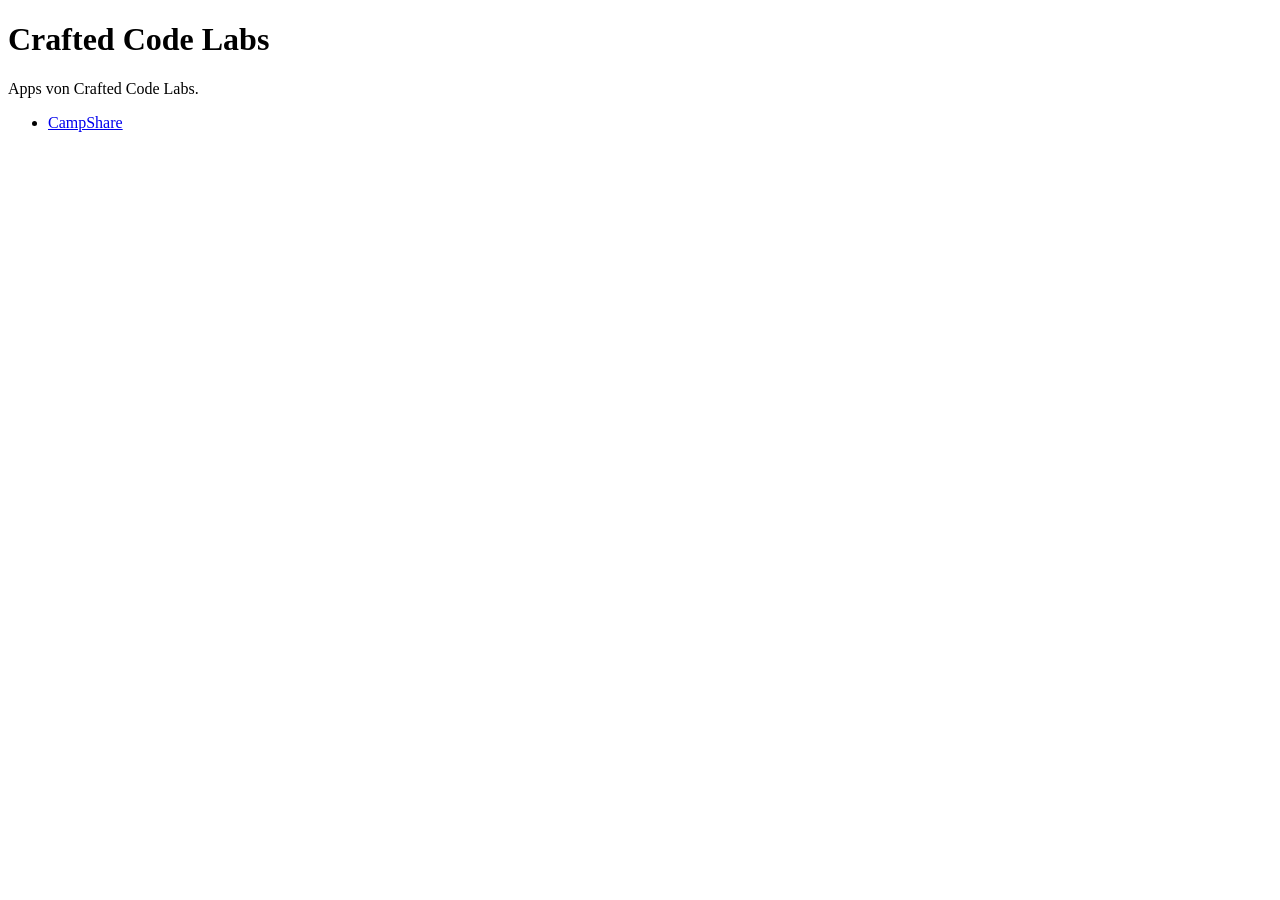
==== index.html @ 8e609c50 "Add app-ads.txt for AdMob verification" ====
<!DOCTYPE html>
<html lang="de">
<head>
  <meta charset="utf-8">
  <meta name="viewport" content="width=device-width, initial-scale=1">
  <title>Crafted Code Labs</title>
</head>
<body>
  <main>
    <h1>Crafted Code Labs</h1>
    <p>Apps von Crafted Code Labs.</p>
    <ul>
      <li><a href="https://craftedcodelabs-ui.github.io/campshare-website/">CampShare</a></li>
    </ul>
  </main>
</body>
</html>
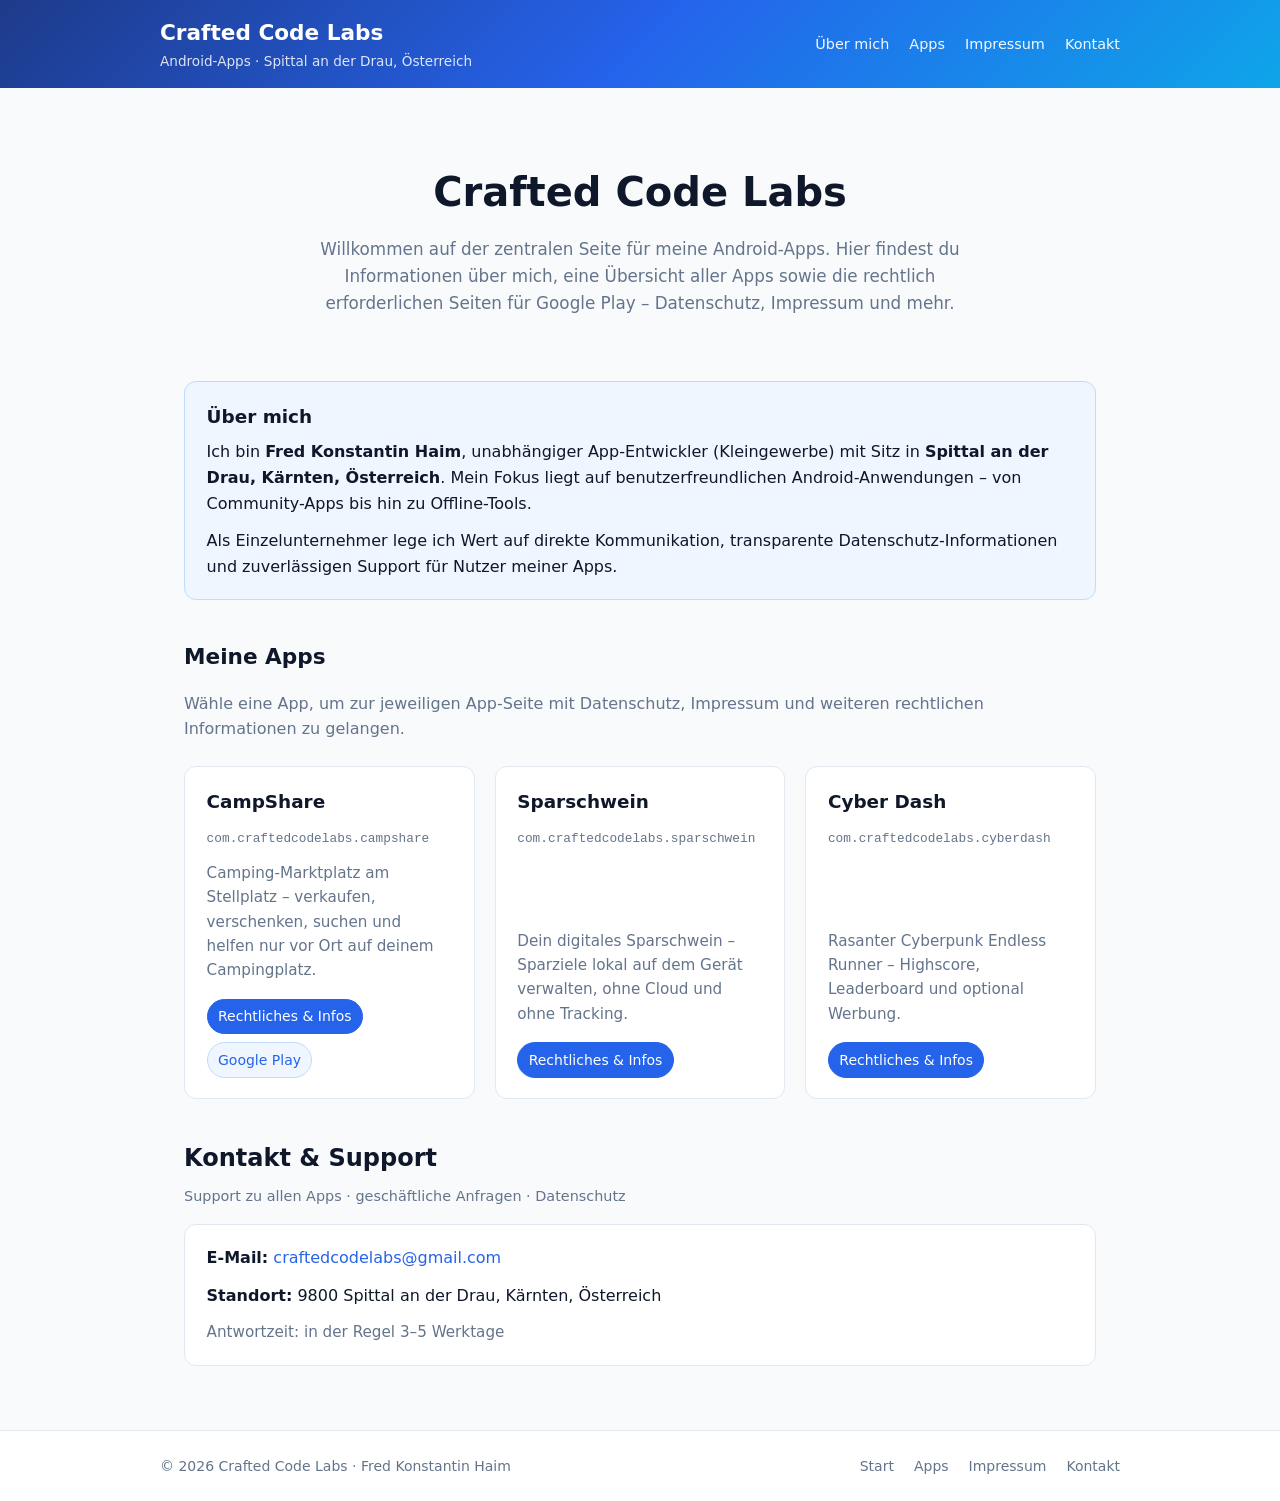
==== commit 847e47b8: "Add developer hub with app legal pages" ====
--- a/index.html
+++ b/index.html
@@ -1,17 +1,117 @@
 <!DOCTYPE html>
 <html lang="de">
 <head>
-  <meta charset="utf-8">
-  <meta name="viewport" content="width=device-width, initial-scale=1">
-  <title>Crafted Code Labs</title>
+  <meta charset="UTF-8">
+  <meta name="viewport" content="width=device-width, initial-scale=1.0">
+  <meta name="description" content="Crafted Code Labs – Android-Apps von Fred Konstantin Haim. CampShare, Sparschwein und weitere Apps mit Datenschutz, Impressum und Support.">
+  <title>Crafted Code Labs – Apps, Datenschutz &amp; Impressum</title>
+  <link rel="stylesheet" href="css/styles.css">
 </head>
 <body>
+  <header>
+    <div class="header-inner">
+      <a class="logo" href="#start">
+        Crafted Code Labs
+        <span>Android-Apps · Spittal an der Drau, Österreich</span>
+      </a>
+      <nav>
+        <a href="#ueber-mich">Über mich</a>
+        <a href="#apps">Apps</a>
+        <a href="impressum.html">Impressum</a>
+        <a href="#kontakt">Kontakt</a>
+      </nav>
+    </div>
+  </header>
+
   <main>
-    <h1>Crafted Code Labs</h1>
-    <p>Apps von Crafted Code Labs.</p>
-    <ul>
-      <li><a href="https://craftedcodelabs-ui.github.io/campshare-website/">CampShare</a></li>
-    </ul>
+    <section id="start" class="hero">
+      <h1>Crafted Code Labs</h1>
+      <p class="lead">
+        Willkommen auf der zentralen Seite für meine Android-Apps.
+        Hier findest du Informationen über mich, eine Übersicht aller Apps
+        sowie die rechtlich erforderlichen Seiten für Google Play – Datenschutz, Impressum und mehr.
+      </p>
+    </section>
+
+    <section id="ueber-mich" class="accent-box">
+      <h2>Über mich</h2>
+      <p>
+        Ich bin <strong>Fred Konstantin Haim</strong>, unabhängiger App-Entwickler (Kleingewerbe)
+        mit Sitz in <strong>Spittal an der Drau, Kärnten, Österreich</strong>.
+        Mein Fokus liegt auf benutzerfreundlichen Android-Anwendungen – von Community-Apps
+        bis hin zu Offline-Tools.
+      </p>
+      <p style="margin-top:0.75rem;">
+        Als Einzelunternehmer lege ich Wert auf direkte Kommunikation, transparente Datenschutz-Informationen
+        und zuverlässigen Support für Nutzer meiner Apps.
+      </p>
+    </section>
+
+    <section id="apps">
+      <h2 class="section-title">Meine Apps</h2>
+      <p class="section-intro">
+        Wähle eine App, um zur jeweiligen App-Seite mit Datenschutz, Impressum und weiteren rechtlichen Informationen zu gelangen.
+      </p>
+
+      <div class="grid">
+        <article class="app-card">
+          <h3>CampShare</h3>
+          <p class="package">com.craftedcodelabs.campshare</p>
+          <p>Camping-Marktplatz am Stellplatz – verkaufen, verschenken, suchen und helfen nur vor Ort auf deinem Campingplatz.</p>
+          <div class="app-links">
+            <a class="primary" href="apps/campshare.html">Rechtliches &amp; Infos</a>
+            <a href="https://play.google.com/store/apps/details?id=com.craftedcodelabs.campshare" rel="noopener noreferrer" target="_blank">Google Play</a>
+          </div>
+        </article>
+
+        <article class="app-card">
+          <h3>Sparschwein</h3>
+          <p class="package">com.craftedcodelabs.sparschwein</p>
+          <p>Dein digitales Sparschwein – Sparziele lokal auf dem Gerät verwalten, ohne Cloud und ohne Tracking.</p>
+          <div class="app-links">
+            <a class="primary" href="apps/sparschwein.html">Rechtliches &amp; Infos</a>
+          </div>
+        </article>
+
+        <article class="app-card">
+          <h3>Cyber Dash</h3>
+          <p class="package">com.craftedcodelabs.cyberdash</p>
+          <p>Rasanter Cyberpunk Endless Runner – Highscore, Leaderboard und optional Werbung.</p>
+          <div class="app-links">
+            <a class="primary" href="apps/cyberdash.html">Rechtliches &amp; Infos</a>
+          </div>
+        </article>
+      </div>
+    </section>
+
+    <section id="kontakt" class="legal-block">
+      <h2>Kontakt &amp; Support</h2>
+      <p class="meta">Support zu allen Apps · geschäftliche Anfragen · Datenschutz</p>
+      <div class="card">
+        <p>
+          <strong>E-Mail:</strong>
+          <a href="mailto:craftedcodelabs@gmail.com">craftedcodelabs@gmail.com</a>
+        </p>
+        <p style="margin-top:0.75rem;">
+          <strong>Standort:</strong> 9800 Spittal an der Drau, Kärnten, Österreich
+        </p>
+        <p style="margin-top:0.75rem; color: var(--muted); font-size: 0.95rem;">
+          Antwortzeit: in der Regel 3–5 Werktage
+        </p>
+      </div>
+    </section>
   </main>
+
+  <footer>
+    <div class="footer-inner">
+      <div>&copy; 2026 Crafted Code Labs · Fred Konstantin Haim</div>
+      <div class="footer-links">
+        <a href="#start">Start</a>
+        <a href="#apps">Apps</a>
+        <a href="impressum.html">Impressum</a>
+        <a href="mailto:craftedcodelabs@gmail.com">Kontakt</a>
+      </div>
+    </div>
+  </footer>
 </body>
 </html>
--- a/css/styles.css
+++ b/css/styles.css
@@ -0,0 +1,263 @@
+:root {
+  --blue-dark: #1e3a8a;
+  --blue: #2563eb;
+  --cyan: #0ea5e9;
+  --green: #10b981;
+  --text: #0f172a;
+  --muted: #64748b;
+  --bg: #f8fafc;
+  --card: #ffffff;
+  --border: #e2e8f0;
+  --accent-bg: #eff6ff;
+  --max: 960px;
+}
+
+* { box-sizing: border-box; margin: 0; padding: 0; }
+
+html { scroll-behavior: smooth; }
+
+body {
+  font-family: "Segoe UI", system-ui, -apple-system, sans-serif;
+  color: var(--text);
+  background: var(--bg);
+  line-height: 1.6;
+}
+
+a { color: var(--blue); text-decoration: none; }
+a:hover { text-decoration: underline; }
+
+header {
+  background: linear-gradient(135deg, var(--blue-dark), var(--blue), var(--cyan));
+  color: #fff;
+  padding: 1rem 1.5rem;
+}
+
+.header-inner {
+  max-width: var(--max);
+  margin: 0 auto;
+  display: flex;
+  align-items: center;
+  justify-content: space-between;
+  flex-wrap: wrap;
+  gap: 1rem;
+}
+
+.logo {
+  font-size: 1.35rem;
+  font-weight: 700;
+  color: #fff;
+  text-decoration: none;
+}
+
+.logo span {
+  opacity: 0.85;
+  font-weight: 400;
+  font-size: 0.85rem;
+  display: block;
+}
+
+nav { display: flex; flex-wrap: wrap; gap: 0.5rem 1.25rem; }
+
+nav a {
+  color: rgba(255, 255, 255, 0.95);
+  font-size: 0.9rem;
+  text-decoration: none;
+  font-weight: 500;
+}
+
+nav a:hover { text-decoration: underline; color: #fff; }
+
+main {
+  max-width: var(--max);
+  margin: 0 auto;
+  padding: 2rem 1.5rem 4rem;
+}
+
+.hero {
+  text-align: center;
+  padding: 2.5rem 1rem 2rem;
+}
+
+.hero h1 {
+  font-size: clamp(1.75rem, 5vw, 2.5rem);
+  margin-bottom: 0.75rem;
+}
+
+.hero .lead {
+  color: var(--muted);
+  font-size: 1.05rem;
+  max-width: 42rem;
+  margin: 0 auto;
+}
+
+.section-title {
+  font-size: 1.35rem;
+  margin: 2.5rem 0 1rem;
+}
+
+.section-intro {
+  color: var(--muted);
+  margin-bottom: 1.5rem;
+}
+
+.grid {
+  display: grid;
+  grid-template-columns: repeat(auto-fill, minmax(280px, 1fr));
+  gap: 1.25rem;
+}
+
+.app-card {
+  background: var(--card);
+  border: 1px solid var(--border);
+  border-radius: 12px;
+  padding: 1.25rem 1.35rem;
+  display: flex;
+  flex-direction: column;
+  gap: 0.75rem;
+  transition: box-shadow 0.15s ease, border-color 0.15s ease;
+}
+
+.app-card:hover {
+  border-color: var(--cyan);
+  box-shadow: 0 8px 24px rgba(37, 99, 235, 0.08);
+}
+
+.app-card h3 {
+  font-size: 1.15rem;
+}
+
+.app-card p {
+  color: var(--muted);
+  font-size: 0.95rem;
+  flex: 1;
+}
+
+.app-card .package {
+  font-size: 0.8rem;
+  color: var(--muted);
+  font-family: ui-monospace, Consolas, monospace;
+}
+
+.app-links {
+  display: flex;
+  flex-wrap: wrap;
+  gap: 0.5rem 0.75rem;
+  margin-top: 0.25rem;
+}
+
+.app-links a {
+  font-size: 0.875rem;
+  font-weight: 500;
+  padding: 0.35rem 0.65rem;
+  border-radius: 999px;
+  background: var(--accent-bg);
+  border: 1px solid #bfdbfe;
+  text-decoration: none;
+}
+
+.app-links a:hover {
+  background: #dbeafe;
+  text-decoration: none;
+}
+
+.app-links a.primary {
+  background: var(--blue);
+  border-color: var(--blue);
+  color: #fff;
+}
+
+.app-links a.primary:hover {
+  background: var(--blue-dark);
+}
+
+.card {
+  background: var(--card);
+  border: 1px solid var(--border);
+  border-radius: 12px;
+  padding: 1.25rem 1.35rem;
+}
+
+.accent-box {
+  background: var(--accent-bg);
+  border: 1px solid #bfdbfe;
+  border-radius: 12px;
+  padding: 1.25rem 1.35rem;
+  margin-top: 2rem;
+}
+
+.accent-box h2 { font-size: 1.15rem; margin-bottom: 0.5rem; }
+
+.legal-block { margin-top: 2.5rem; }
+
+.legal-block h2 {
+  font-size: 1.5rem;
+  margin-bottom: 0.5rem;
+}
+
+.legal-block .meta {
+  color: var(--muted);
+  font-size: 0.9rem;
+  margin-bottom: 1rem;
+}
+
+.legal-links {
+  display: grid;
+  gap: 0.75rem;
+  margin-top: 1rem;
+}
+
+.legal-link-row {
+  display: flex;
+  align-items: center;
+  justify-content: space-between;
+  gap: 1rem;
+  padding: 0.85rem 1rem;
+  background: var(--card);
+  border: 1px solid var(--border);
+  border-radius: 10px;
+}
+
+.legal-link-row span {
+  color: var(--muted);
+  font-size: 0.9rem;
+}
+
+.back-link {
+  display: inline-flex;
+  align-items: center;
+  gap: 0.35rem;
+  margin-bottom: 1.25rem;
+  font-weight: 500;
+}
+
+footer {
+  border-top: 1px solid var(--border);
+  padding: 1.5rem;
+  background: #fff;
+}
+
+.footer-inner {
+  max-width: var(--max);
+  margin: 0 auto;
+  display: flex;
+  flex-wrap: wrap;
+  justify-content: space-between;
+  gap: 1rem;
+  font-size: 0.875rem;
+  color: var(--muted);
+}
+
+.footer-links {
+  display: flex;
+  flex-wrap: wrap;
+  gap: 0.75rem 1.25rem;
+}
+
+.footer-links a { color: var(--muted); }
+
+@media (max-width: 640px) {
+  .legal-link-row {
+    flex-direction: column;
+    align-items: flex-start;
+  }
+}
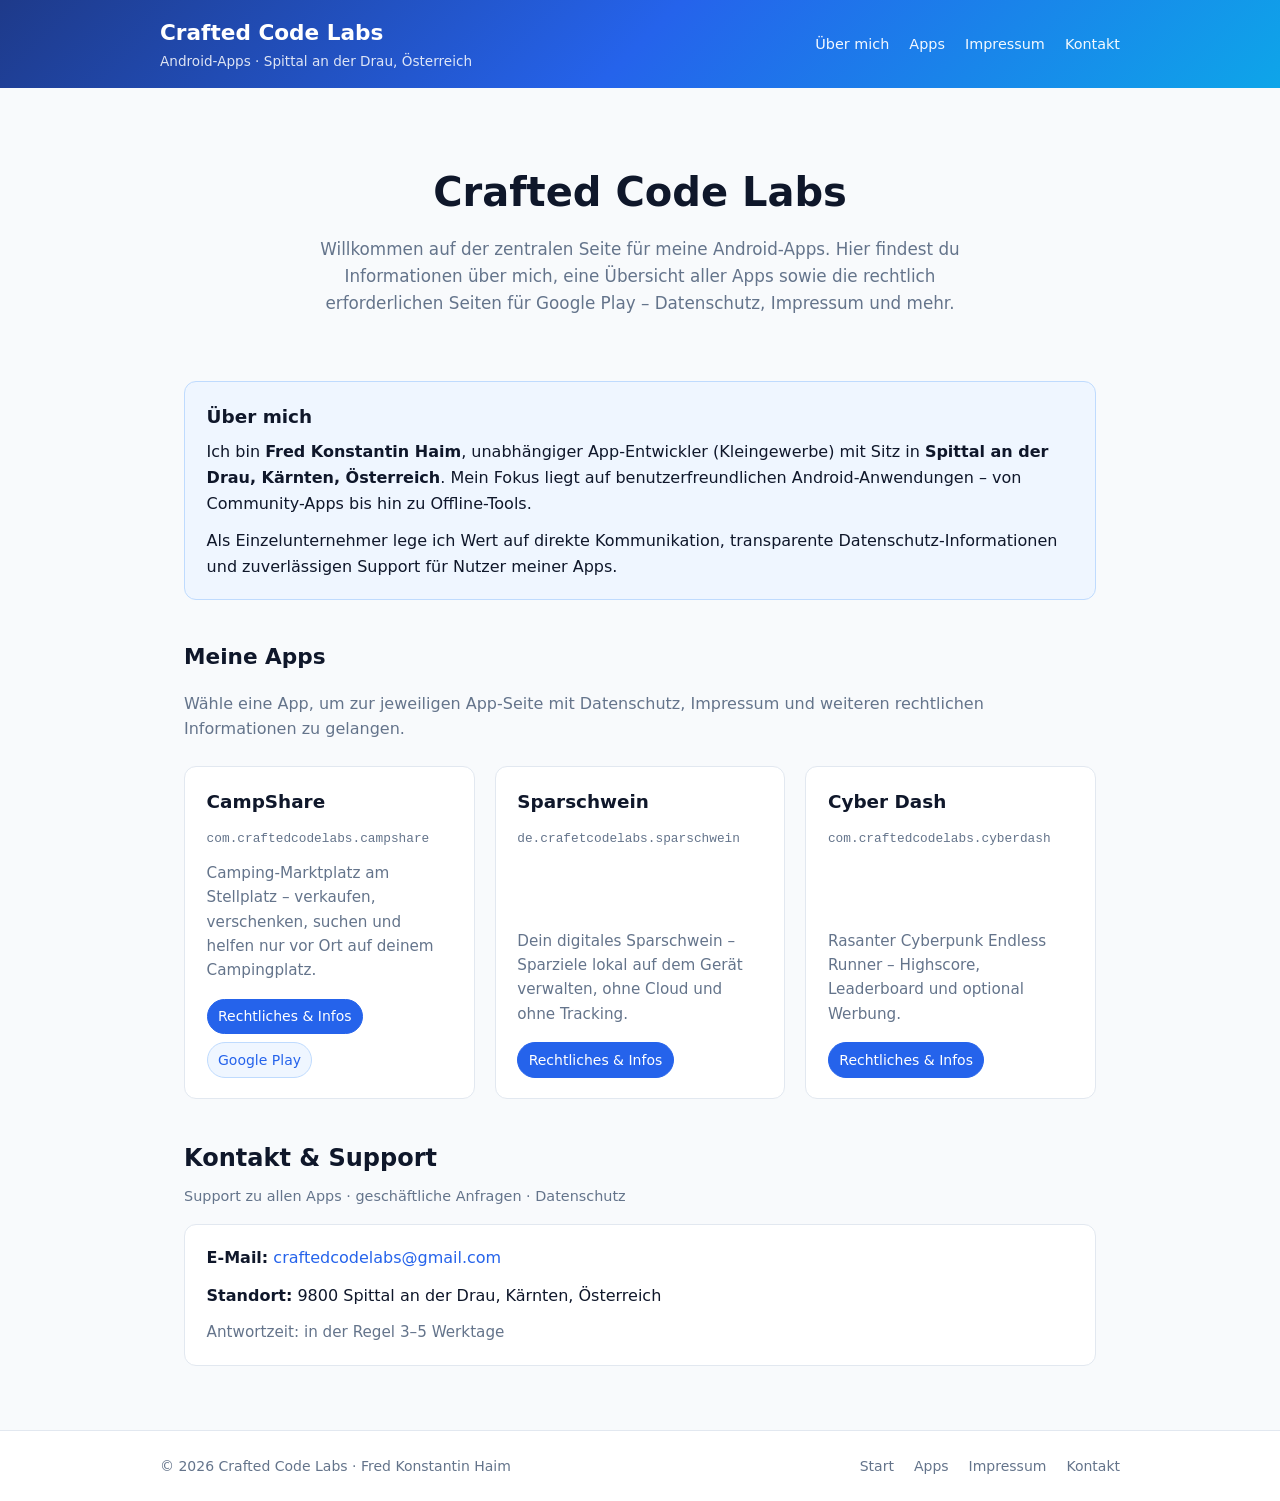
==== commit 0a3c8aef: "Fix Sparschwein package id Co-authored-by: Cursor <cursoragent@cursor.com>" ====
--- a/index.html
+++ b/index.html
@@ -66,7 +66,7 @@
 
         <article class="app-card">
           <h3>Sparschwein</h3>
-          <p class="package">com.craftedcodelabs.sparschwein</p>
+          <p class="package">de.crafetcodelabs.sparschwein</p>
           <p>Dein digitales Sparschwein – Sparziele lokal auf dem Gerät verwalten, ohne Cloud und ohne Tracking.</p>
           <div class="app-links">
             <a class="primary" href="apps/sparschwein.html">Rechtliches &amp; Infos</a>
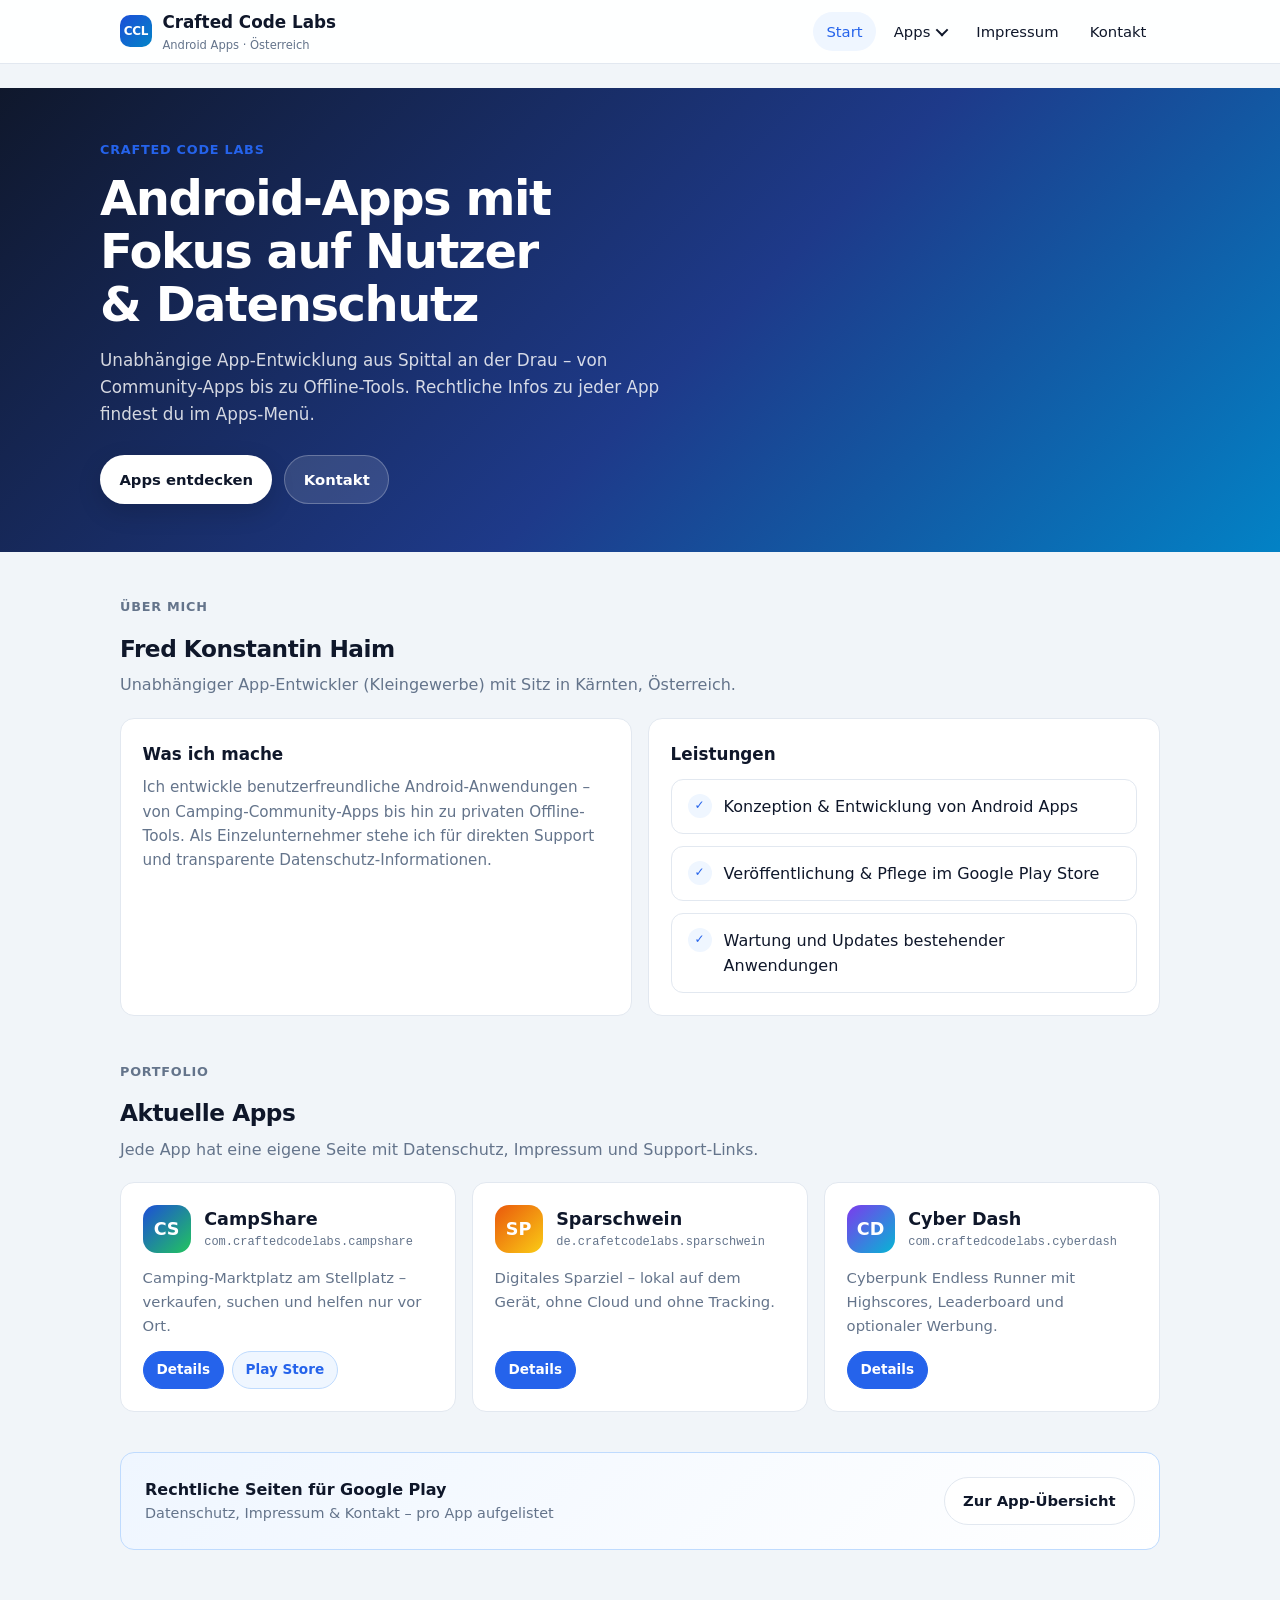
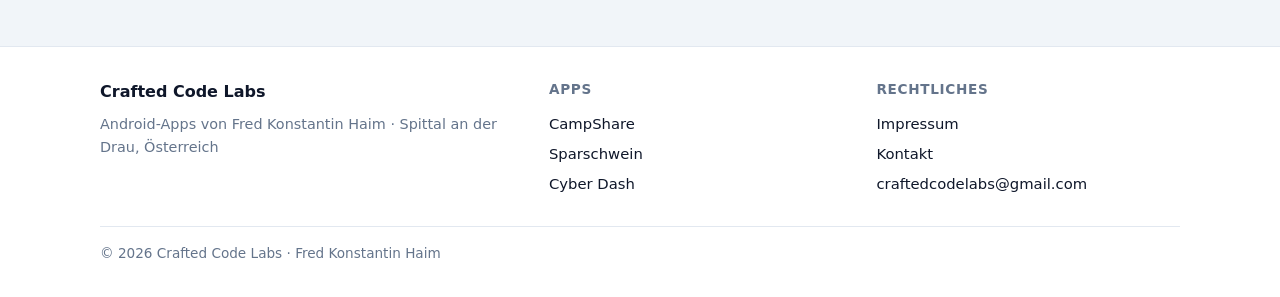
==== commit f63b8f70: "Redesign hub: multi-page layout with burger menu and app dropdown Co-authored-by: Cursor <cursoragen" ====
--- a/index.html
+++ b/index.html
@@ -1,117 +1,116 @@
 <!DOCTYPE html>
-<html lang="de">
+<html lang="de" data-base="">
 <head>
   <meta charset="UTF-8">
   <meta name="viewport" content="width=device-width, initial-scale=1.0">
-  <meta name="description" content="Crafted Code Labs – Android-Apps von Fred Konstantin Haim. CampShare, Sparschwein und weitere Apps mit Datenschutz, Impressum und Support.">
-  <title>Crafted Code Labs – Apps, Datenschutz &amp; Impressum</title>
+  <meta name="description" content="Crafted Code Labs – Android-Apps von Fred Konstantin Haim. CampShare, Sparschwein, Cyber Dash.">
+  <title>Crafted Code Labs – Android App Entwicklung</title>
   <link rel="stylesheet" href="css/styles.css">
 </head>
-<body>
-  <header>
-    <div class="header-inner">
-      <a class="logo" href="#start">
-        Crafted Code Labs
-        <span>Android-Apps · Spittal an der Drau, Österreich</span>
-      </a>
-      <nav>
-        <a href="#ueber-mich">Über mich</a>
-        <a href="#apps">Apps</a>
-        <a href="impressum.html">Impressum</a>
-        <a href="#kontakt">Kontakt</a>
-      </nav>
+<body data-page="home">
+  <div id="site-header"></div>
+
+  <section class="hero-banner">
+    <div class="inner">
+      <p class="eyebrow">Crafted Code Labs</p>
+      <h1>Android-Apps mit Fokus auf Nutzer &amp; Datenschutz</h1>
+      <p class="lead">
+        Unabhängige App-Entwicklung aus Spittal an der Drau – von Community-Apps
+        bis zu Offline-Tools. Rechtliche Infos zu jeder App findest du im Apps-Menü.
+      </p>
+      <div class="hero-actions">
+        <a class="btn btn-primary" href="apps/index.html">Apps entdecken</a>
+        <a class="btn btn-secondary" href="kontakt.html">Kontakt</a>
+      </div>
     </div>
-  </header>
+  </section>
 
   <main>
-    <section id="start" class="hero">
-      <h1>Crafted Code Labs</h1>
-      <p class="lead">
-        Willkommen auf der zentralen Seite für meine Android-Apps.
-        Hier findest du Informationen über mich, eine Übersicht aller Apps
-        sowie die rechtlich erforderlichen Seiten für Google Play – Datenschutz, Impressum und mehr.
-      </p>
+    <section class="section">
+      <div class="section-head">
+        <p class="eyebrow">Über mich</p>
+        <h2>Fred Konstantin Haim</h2>
+        <p>Unabhängiger App-Entwickler (Kleingewerbe) mit Sitz in Kärnten, Österreich.</p>
+      </div>
+      <div class="grid-2">
+        <div class="card">
+          <h3>Was ich mache</h3>
+          <p style="margin-top:0.5rem;">
+            Ich entwickle benutzerfreundliche Android-Anwendungen – von Camping-Community-Apps
+            bis hin zu privaten Offline-Tools. Als Einzelunternehmer stehe ich für direkten
+            Support und transparente Datenschutz-Informationen.
+          </p>
+        </div>
+        <div class="card">
+          <h3>Leistungen</h3>
+          <ul class="feature-list" style="margin-top:0.75rem;">
+            <li>Konzeption &amp; Entwicklung von Android Apps</li>
+            <li>Veröffentlichung &amp; Pflege im Google Play Store</li>
+            <li>Wartung und Updates bestehender Anwendungen</li>
+          </ul>
+        </div>
+      </div>
     </section>
 
-    <section id="ueber-mich" class="accent-box">
-      <h2>Über mich</h2>
-      <p>
-        Ich bin <strong>Fred Konstantin Haim</strong>, unabhängiger App-Entwickler (Kleingewerbe)
-        mit Sitz in <strong>Spittal an der Drau, Kärnten, Österreich</strong>.
-        Mein Fokus liegt auf benutzerfreundlichen Android-Anwendungen – von Community-Apps
-        bis hin zu Offline-Tools.
-      </p>
-      <p style="margin-top:0.75rem;">
-        Als Einzelunternehmer lege ich Wert auf direkte Kommunikation, transparente Datenschutz-Informationen
-        und zuverlässigen Support für Nutzer meiner Apps.
-      </p>
-    </section>
-
-    <section id="apps">
-      <h2 class="section-title">Meine Apps</h2>
-      <p class="section-intro">
-        Wähle eine App, um zur jeweiligen App-Seite mit Datenschutz, Impressum und weiteren rechtlichen Informationen zu gelangen.
-      </p>
-
-      <div class="grid">
+    <section class="section">
+      <div class="section-head">
+        <p class="eyebrow">Portfolio</p>
+        <h2>Aktuelle Apps</h2>
+        <p>Jede App hat eine eigene Seite mit Datenschutz, Impressum und Support-Links.</p>
+      </div>
+      <div class="grid-3">
         <article class="app-card">
-          <h3>CampShare</h3>
-          <p class="package">com.craftedcodelabs.campshare</p>
-          <p>Camping-Marktplatz am Stellplatz – verkaufen, verschenken, suchen und helfen nur vor Ort auf deinem Campingplatz.</p>
+          <div class="app-card-top">
+            <div class="app-icon campshare">CS</div>
+            <div>
+              <h3>CampShare</h3>
+              <p class="package">com.craftedcodelabs.campshare</p>
+            </div>
+          </div>
+          <p>Camping-Marktplatz am Stellplatz – verkaufen, suchen und helfen nur vor Ort.</p>
           <div class="app-links">
-            <a class="primary" href="apps/campshare.html">Rechtliches &amp; Infos</a>
-            <a href="https://play.google.com/store/apps/details?id=com.craftedcodelabs.campshare" rel="noopener noreferrer" target="_blank">Google Play</a>
+            <a class="primary" href="apps/campshare.html">Details</a>
+            <a href="https://play.google.com/store/apps/details?id=com.craftedcodelabs.campshare" target="_blank" rel="noopener noreferrer">Play Store</a>
           </div>
         </article>
-
         <article class="app-card">
-          <h3>Sparschwein</h3>
-          <p class="package">de.crafetcodelabs.sparschwein</p>
-          <p>Dein digitales Sparschwein – Sparziele lokal auf dem Gerät verwalten, ohne Cloud und ohne Tracking.</p>
+          <div class="app-card-top">
+            <div class="app-icon sparschwein">SP</div>
+            <div>
+              <h3>Sparschwein</h3>
+              <p class="package">de.crafetcodelabs.sparschwein</p>
+            </div>
+          </div>
+          <p>Digitales Sparziel – lokal auf dem Gerät, ohne Cloud und ohne Tracking.</p>
           <div class="app-links">
-            <a class="primary" href="apps/sparschwein.html">Rechtliches &amp; Infos</a>
+            <a class="primary" href="apps/sparschwein.html">Details</a>
           </div>
         </article>
-
         <article class="app-card">
-          <h3>Cyber Dash</h3>
-          <p class="package">com.craftedcodelabs.cyberdash</p>
-          <p>Rasanter Cyberpunk Endless Runner – Highscore, Leaderboard und optional Werbung.</p>
+          <div class="app-card-top">
+            <div class="app-icon cyberdash">CD</div>
+            <div>
+              <h3>Cyber Dash</h3>
+              <p class="package">com.craftedcodelabs.cyberdash</p>
+            </div>
+          </div>
+          <p>Cyberpunk Endless Runner mit Highscores, Leaderboard und optionaler Werbung.</p>
           <div class="app-links">
-            <a class="primary" href="apps/cyberdash.html">Rechtliches &amp; Infos</a>
+            <a class="primary" href="apps/cyberdash.html">Details</a>
           </div>
         </article>
       </div>
-    </section>
-
-    <section id="kontakt" class="legal-block">
-      <h2>Kontakt &amp; Support</h2>
-      <p class="meta">Support zu allen Apps · geschäftliche Anfragen · Datenschutz</p>
-      <div class="card">
-        <p>
-          <strong>E-Mail:</strong>
-          <a href="mailto:craftedcodelabs@gmail.com">craftedcodelabs@gmail.com</a>
-        </p>
-        <p style="margin-top:0.75rem;">
-          <strong>Standort:</strong> 9800 Spittal an der Drau, Kärnten, Österreich
-        </p>
-        <p style="margin-top:0.75rem; color: var(--muted); font-size: 0.95rem;">
-          Antwortzeit: in der Regel 3–5 Werktage
-        </p>
+      <div class="cta-strip">
+        <div>
+          <strong>Rechtliche Seiten für Google Play</strong>
+          <p class="meta">Datenschutz, Impressum &amp; Kontakt – pro App aufgelistet</p>
+        </div>
+        <a class="btn btn-outline" href="apps/index.html">Zur App-Übersicht</a>
       </div>
     </section>
   </main>
 
-  <footer>
-    <div class="footer-inner">
-      <div>&copy; 2026 Crafted Code Labs · Fred Konstantin Haim</div>
-      <div class="footer-links">
-        <a href="#start">Start</a>
-        <a href="#apps">Apps</a>
-        <a href="impressum.html">Impressum</a>
-        <a href="mailto:craftedcodelabs@gmail.com">Kontakt</a>
-      </div>
-    </div>
-  </footer>
+  <div id="site-footer"></div>
+  <script src="js/site.js"></script>
 </body>
 </html>
--- a/css/styles.css
+++ b/css/styles.css
@@ -1,15 +1,18 @@
 :root {
-  --blue-dark: #1e3a8a;
-  --blue: #2563eb;
-  --cyan: #0ea5e9;
-  --green: #10b981;
+  --blue-dark: #0f172a;
+  --blue: #1d4ed8;
+  --cyan: #0284c7;
+  --accent: #2563eb;
+  --accent-soft: #eff6ff;
   --text: #0f172a;
   --muted: #64748b;
-  --bg: #f8fafc;
-  --card: #ffffff;
+  --bg: #f1f5f9;
+  --surface: #ffffff;
   --border: #e2e8f0;
-  --accent-bg: #eff6ff;
-  --max: 960px;
+  --header-h: 4rem;
+  --max: 1080px;
+  --radius: 14px;
+  --shadow: 0 10px 40px rgba(15, 23, 42, 0.08);
 }
 
 * { box-sizing: border-box; margin: 0; padding: 0; }
@@ -17,140 +20,465 @@
 html { scroll-behavior: smooth; }
 
 body {
-  font-family: "Segoe UI", system-ui, -apple-system, sans-serif;
+  font-family: "Segoe UI", system-ui, -apple-system, BlinkMacSystemFont, sans-serif;
   color: var(--text);
   background: var(--bg);
   line-height: 1.6;
-}
-
-a { color: var(--blue); text-decoration: none; }
+  min-height: 100vh;
+}
+
+body.nav-open { overflow: hidden; }
+
+a { color: var(--accent); text-decoration: none; }
 a:hover { text-decoration: underline; }
 
-header {
-  background: linear-gradient(135deg, var(--blue-dark), var(--blue), var(--cyan));
-  color: #fff;
-  padding: 1rem 1.5rem;
+img { max-width: 100%; display: block; }
+
+/* ── Site header ── */
+.site-header {
+  position: sticky;
+  top: 0;
+  z-index: 100;
+  height: var(--header-h);
+  background: rgba(255, 255, 255, 0.92);
+  backdrop-filter: blur(12px);
+  border-bottom: 1px solid var(--border);
 }
 
 .header-inner {
   max-width: var(--max);
   margin: 0 auto;
+  height: 100%;
+  padding: 0 1.25rem;
   display: flex;
   align-items: center;
   justify-content: space-between;
-  flex-wrap: wrap;
   gap: 1rem;
 }
 
 .logo {
-  font-size: 1.35rem;
+  display: flex;
+  align-items: center;
+  gap: 0.65rem;
+  color: var(--text);
+  text-decoration: none;
   font-weight: 700;
+  font-size: 1.05rem;
+  white-space: nowrap;
+}
+
+.logo:hover { text-decoration: none; }
+
+.logo-mark {
+  width: 2rem;
+  height: 2rem;
+  border-radius: 10px;
+  background: linear-gradient(135deg, var(--blue), var(--cyan));
   color: #fff;
-  text-decoration: none;
-}
-
-.logo span {
-  opacity: 0.85;
-  font-weight: 400;
-  font-size: 0.85rem;
+  display: grid;
+  place-items: center;
+  font-size: 0.75rem;
+  font-weight: 800;
+  letter-spacing: -0.02em;
+}
+
+.logo-text span {
   display: block;
-}
-
-nav { display: flex; flex-wrap: wrap; gap: 0.5rem 1.25rem; }
-
-nav a {
-  color: rgba(255, 255, 255, 0.95);
+  font-size: 0.72rem;
+  font-weight: 500;
+  color: var(--muted);
+}
+
+.menu-toggle {
+  display: none;
+  width: 2.75rem;
+  height: 2.75rem;
+  border: 1px solid var(--border);
+  border-radius: 10px;
+  background: var(--surface);
+  cursor: pointer;
+  align-items: center;
+  justify-content: center;
+  flex-direction: column;
+  gap: 5px;
+  padding: 0;
+}
+
+.menu-toggle span {
+  display: block;
+  width: 1.15rem;
+  height: 2px;
+  background: var(--text);
+  border-radius: 999px;
+  transition: transform 0.2s ease, opacity 0.2s ease;
+}
+
+.menu-toggle[aria-expanded="true"] span:nth-child(1) {
+  transform: translateY(7px) rotate(45deg);
+}
+
+.menu-toggle[aria-expanded="true"] span:nth-child(2) { opacity: 0; }
+
+.menu-toggle[aria-expanded="true"] span:nth-child(3) {
+  transform: translateY(-7px) rotate(-45deg);
+}
+
+.site-nav {
+  display: flex;
+  align-items: center;
+  gap: 0.25rem;
+}
+
+.site-nav > a,
+.nav-dropdown > button {
+  color: var(--text);
+  font-size: 0.925rem;
+  font-weight: 500;
+  padding: 0.5rem 0.85rem;
+  border-radius: 999px;
+  text-decoration: none;
+  border: none;
+  background: transparent;
+  cursor: pointer;
+  font-family: inherit;
+  display: inline-flex;
+  align-items: center;
+  gap: 0.35rem;
+}
+
+.site-nav > a:hover,
+.nav-dropdown > button:hover,
+.site-nav > a.active {
+  background: var(--accent-soft);
+  text-decoration: none;
+  color: var(--accent);
+}
+
+.nav-dropdown { position: relative; }
+
+.nav-dropdown > button::after {
+  content: "";
+  width: 0.45rem;
+  height: 0.45rem;
+  border-right: 2px solid currentColor;
+  border-bottom: 2px solid currentColor;
+  transform: rotate(45deg) translateY(-2px);
+  transition: transform 0.2s ease;
+}
+
+.nav-dropdown.open > button::after {
+  transform: rotate(-135deg) translateY(-1px);
+}
+
+.dropdown-panel {
+  position: absolute;
+  top: calc(100% + 0.5rem);
+  right: 0;
+  min-width: 15rem;
+  background: var(--surface);
+  border: 1px solid var(--border);
+  border-radius: var(--radius);
+  box-shadow: var(--shadow);
+  padding: 0.5rem;
+  display: none;
+}
+
+.nav-dropdown.open .dropdown-panel { display: block; }
+
+.dropdown-panel a {
+  display: block;
+  padding: 0.65rem 0.85rem;
+  border-radius: 10px;
+  color: var(--text);
   font-size: 0.9rem;
   text-decoration: none;
-  font-weight: 500;
-}
-
-nav a:hover { text-decoration: underline; color: #fff; }
-
+}
+
+.dropdown-panel a:hover {
+  background: var(--accent-soft);
+  text-decoration: none;
+}
+
+.dropdown-panel a small {
+  display: block;
+  color: var(--muted);
+  font-size: 0.78rem;
+  margin-top: 0.15rem;
+}
+
+.dropdown-divider {
+  height: 1px;
+  background: var(--border);
+  margin: 0.35rem 0;
+}
+
+.nav-mobile-apps {
+  display: none;
+}
+
+/* ── Main layout ── */
 main {
   max-width: var(--max);
   margin: 0 auto;
-  padding: 2rem 1.5rem 4rem;
-}
-
-.hero {
-  text-align: center;
-  padding: 2.5rem 1rem 2rem;
-}
-
-.hero h1 {
-  font-size: clamp(1.75rem, 5vw, 2.5rem);
+  padding: 0 1.25rem 4rem;
+}
+
+.page-hero {
+  padding: 3rem 0 2rem;
+}
+
+.page-hero.centered { text-align: center; }
+
+.page-hero h1 {
+  font-size: clamp(2rem, 5vw, 2.75rem);
+  line-height: 1.15;
+  letter-spacing: -0.02em;
   margin-bottom: 0.75rem;
 }
 
-.hero .lead {
+.page-hero .lead {
   color: var(--muted);
   font-size: 1.05rem;
-  max-width: 42rem;
+  max-width: 38rem;
+}
+
+.page-hero.centered .lead { margin: 0 auto; }
+
+.eyebrow {
+  display: inline-block;
+  font-size: 0.8rem;
+  font-weight: 600;
+  letter-spacing: 0.06em;
+  text-transform: uppercase;
+  color: var(--accent);
+  margin-bottom: 0.75rem;
+}
+
+.breadcrumb {
+  display: flex;
+  flex-wrap: wrap;
+  gap: 0.35rem;
+  align-items: center;
+  font-size: 0.875rem;
+  color: var(--muted);
+  margin-bottom: 1.25rem;
+}
+
+.breadcrumb a { color: var(--muted); }
+.breadcrumb a:hover { color: var(--accent); }
+
+.section {
+  margin-top: 2.5rem;
+}
+
+.section-head {
+  margin-bottom: 1.25rem;
+}
+
+.section-head h2 {
+  font-size: 1.45rem;
+  letter-spacing: -0.02em;
+}
+
+.section-head p {
+  color: var(--muted);
+  margin-top: 0.35rem;
+}
+
+.grid-2 {
+  display: grid;
+  grid-template-columns: repeat(2, 1fr);
+  gap: 1rem;
+}
+
+.grid-3 {
+  display: grid;
+  grid-template-columns: repeat(3, 1fr);
+  gap: 1rem;
+}
+
+.card {
+  background: var(--surface);
+  border: 1px solid var(--border);
+  border-radius: var(--radius);
+  padding: 1.35rem;
+}
+
+.card h3 {
+  font-size: 1.05rem;
+  margin-bottom: 0.35rem;
+}
+
+.card p { color: var(--muted); font-size: 0.95rem; }
+
+.hero-banner {
+  margin: 1.5rem -1.25rem 0;
+  padding: 3rem 1.25rem;
+  background: linear-gradient(135deg, #0f172a 0%, #1e3a8a 55%, #0284c7 100%);
+  color: #fff;
+  border-radius: 0;
+}
+
+.hero-banner .inner {
+  max-width: var(--max);
   margin: 0 auto;
 }
 
-.section-title {
-  font-size: 1.35rem;
-  margin: 2.5rem 0 1rem;
-}
-
-.section-intro {
-  color: var(--muted);
-  margin-bottom: 1.5rem;
-}
-
-.grid {
+.hero-banner h1 {
+  font-size: clamp(2rem, 6vw, 3rem);
+  line-height: 1.1;
+  letter-spacing: -0.03em;
+  max-width: 14ch;
+}
+
+.hero-banner .lead {
+  color: rgba(255, 255, 255, 0.82);
+  max-width: 36rem;
+  margin-top: 1rem;
+  font-size: 1.05rem;
+}
+
+.hero-actions {
+  display: flex;
+  flex-wrap: wrap;
+  gap: 0.75rem;
+  margin-top: 1.75rem;
+}
+
+.btn {
+  display: inline-flex;
+  align-items: center;
+  justify-content: center;
+  gap: 0.4rem;
+  padding: 0.7rem 1.15rem;
+  border-radius: 999px;
+  font-weight: 600;
+  font-size: 0.925rem;
+  text-decoration: none;
+  border: 1px solid transparent;
+  transition: transform 0.15s ease, box-shadow 0.15s ease;
+}
+
+.btn:hover {
+  text-decoration: none;
+  transform: translateY(-1px);
+}
+
+.btn-primary {
+  background: #fff;
+  color: var(--blue-dark);
+  box-shadow: 0 8px 24px rgba(0, 0, 0, 0.15);
+}
+
+.btn-secondary {
+  background: rgba(255, 255, 255, 0.12);
+  color: #fff;
+  border-color: rgba(255, 255, 255, 0.25);
+}
+
+.btn-outline {
+  background: var(--surface);
+  color: var(--text);
+  border-color: var(--border);
+}
+
+.btn-outline:hover { border-color: var(--accent); color: var(--accent); }
+
+.feature-list {
+  list-style: none;
   display: grid;
-  grid-template-columns: repeat(auto-fill, minmax(280px, 1fr));
-  gap: 1.25rem;
-}
-
-.app-card {
-  background: var(--card);
+  gap: 0.75rem;
+}
+
+.feature-list li {
+  display: flex;
+  gap: 0.75rem;
+  align-items: flex-start;
+  padding: 0.85rem 1rem;
+  background: var(--surface);
   border: 1px solid var(--border);
   border-radius: 12px;
-  padding: 1.25rem 1.35rem;
+}
+
+.feature-list li::before {
+  content: "✓";
+  flex-shrink: 0;
+  width: 1.5rem;
+  height: 1.5rem;
+  border-radius: 999px;
+  background: var(--accent-soft);
+  color: var(--accent);
+  display: grid;
+  place-items: center;
+  font-size: 0.75rem;
+  font-weight: 700;
+}
+
+.app-card {
+  background: var(--surface);
+  border: 1px solid var(--border);
+  border-radius: var(--radius);
+  padding: 1.35rem;
   display: flex;
   flex-direction: column;
-  gap: 0.75rem;
-  transition: box-shadow 0.15s ease, border-color 0.15s ease;
+  gap: 0.85rem;
+  transition: box-shadow 0.2s ease, border-color 0.2s ease, transform 0.2s ease;
 }
 
 .app-card:hover {
-  border-color: var(--cyan);
-  box-shadow: 0 8px 24px rgba(37, 99, 235, 0.08);
-}
-
-.app-card h3 {
-  font-size: 1.15rem;
+  border-color: #93c5fd;
+  box-shadow: var(--shadow);
+  transform: translateY(-2px);
+}
+
+.app-card-top {
+  display: flex;
+  align-items: center;
+  gap: 0.85rem;
+}
+
+.app-icon {
+  width: 3rem;
+  height: 3rem;
+  border-radius: 14px;
+  display: grid;
+  place-items: center;
+  font-weight: 800;
+  font-size: 1.1rem;
+  color: #fff;
+  flex-shrink: 0;
+}
+
+.app-icon.campshare { background: linear-gradient(135deg, #1d4ed8, #22c55e); }
+.app-icon.sparschwein { background: linear-gradient(135deg, #ea580c, #facc15); }
+.app-icon.cyberdash { background: linear-gradient(135deg, #7c3aed, #06b6d4); }
+
+.app-card h3 { font-size: 1.1rem; }
+
+.app-card .package {
+  font-size: 0.75rem;
+  color: var(--muted);
+  font-family: ui-monospace, Consolas, monospace;
 }
 
 .app-card p {
   color: var(--muted);
-  font-size: 0.95rem;
+  font-size: 0.925rem;
   flex: 1;
 }
 
-.app-card .package {
-  font-size: 0.8rem;
-  color: var(--muted);
-  font-family: ui-monospace, Consolas, monospace;
-}
-
 .app-links {
   display: flex;
   flex-wrap: wrap;
-  gap: 0.5rem 0.75rem;
-  margin-top: 0.25rem;
+  gap: 0.5rem;
 }
 
 .app-links a {
-  font-size: 0.875rem;
-  font-weight: 500;
-  padding: 0.35rem 0.65rem;
+  font-size: 0.85rem;
+  font-weight: 600;
+  padding: 0.45rem 0.8rem;
   border-radius: 999px;
-  background: var(--accent-bg);
+  background: var(--accent-soft);
   border: 1px solid #bfdbfe;
   text-decoration: none;
 }
@@ -161,103 +489,166 @@
 }
 
 .app-links a.primary {
-  background: var(--blue);
-  border-color: var(--blue);
+  background: var(--accent);
+  border-color: var(--accent);
   color: #fff;
 }
 
-.app-links a.primary:hover {
-  background: var(--blue-dark);
-}
-
-.card {
-  background: var(--card);
+.app-links a.primary:hover { background: var(--blue); }
+
+.legal-links { display: grid; gap: 0.65rem; }
+
+.legal-link-row {
+  display: flex;
+  align-items: center;
+  justify-content: space-between;
+  gap: 1rem;
+  padding: 1rem 1.1rem;
+  background: var(--surface);
   border: 1px solid var(--border);
   border-radius: 12px;
-  padding: 1.25rem 1.35rem;
-}
-
-.accent-box {
-  background: var(--accent-bg);
+}
+
+.legal-link-row span {
+  color: var(--muted);
+  font-size: 0.875rem;
+}
+
+.legal-link-row .btn-open {
+  flex-shrink: 0;
+  padding: 0.45rem 0.85rem;
+  border-radius: 999px;
+  background: var(--accent-soft);
   border: 1px solid #bfdbfe;
-  border-radius: 12px;
-  padding: 1.25rem 1.35rem;
-  margin-top: 2rem;
-}
-
-.accent-box h2 { font-size: 1.15rem; margin-bottom: 0.5rem; }
-
-.legal-block { margin-top: 2.5rem; }
-
-.legal-block h2 {
-  font-size: 1.5rem;
-  margin-bottom: 0.5rem;
-}
-
-.legal-block .meta {
-  color: var(--muted);
-  font-size: 0.9rem;
-  margin-bottom: 1rem;
-}
-
-.legal-links {
-  display: grid;
-  gap: 0.75rem;
-  margin-top: 1rem;
-}
-
-.legal-link-row {
-  display: flex;
+  font-size: 0.85rem;
+  font-weight: 600;
+  text-decoration: none;
+  color: var(--accent);
+}
+
+.legal-link-row .btn-open:hover {
+  background: #dbeafe;
+  text-decoration: none;
+}
+
+.meta { color: var(--muted); font-size: 0.9rem; }
+
+.cta-strip {
+  margin-top: 2.5rem;
+  padding: 1.5rem;
+  border-radius: var(--radius);
+  background: linear-gradient(135deg, var(--accent-soft), #fff);
+  border: 1px solid #bfdbfe;
+  display: flex;
+  flex-wrap: wrap;
   align-items: center;
   justify-content: space-between;
   gap: 1rem;
-  padding: 0.85rem 1rem;
-  background: var(--card);
-  border: 1px solid var(--border);
-  border-radius: 10px;
-}
-
-.legal-link-row span {
-  color: var(--muted);
-  font-size: 0.9rem;
-}
-
-.back-link {
-  display: inline-flex;
-  align-items: center;
-  gap: 0.35rem;
-  margin-bottom: 1.25rem;
-  font-weight: 500;
-}
-
-footer {
+}
+
+/* ── Footer ── */
+.site-footer {
   border-top: 1px solid var(--border);
-  padding: 1.5rem;
-  background: #fff;
+  background: var(--surface);
+  padding: 2rem 1.25rem;
+  margin-top: 2rem;
 }
 
 .footer-inner {
   max-width: var(--max);
   margin: 0 auto;
-  display: flex;
-  flex-wrap: wrap;
-  justify-content: space-between;
-  gap: 1rem;
-  font-size: 0.875rem;
-  color: var(--muted);
-}
-
-.footer-links {
-  display: flex;
-  flex-wrap: wrap;
-  gap: 0.75rem 1.25rem;
-}
-
-.footer-links a { color: var(--muted); }
-
-@media (max-width: 640px) {
+  display: grid;
+  grid-template-columns: 1.4fr 1fr 1fr;
+  gap: 1.5rem;
+}
+
+.footer-brand p {
+  color: var(--muted);
+  font-size: 0.9rem;
+  margin-top: 0.5rem;
+}
+
+.footer-col h4 {
+  font-size: 0.85rem;
+  text-transform: uppercase;
+  letter-spacing: 0.05em;
+  color: var(--muted);
+  margin-bottom: 0.65rem;
+}
+
+.footer-col a {
+  display: block;
+  color: var(--text);
+  font-size: 0.925rem;
+  margin-bottom: 0.4rem;
+  text-decoration: none;
+}
+
+.footer-col a:hover { color: var(--accent); }
+
+.footer-bottom {
+  max-width: var(--max);
+  margin: 1.5rem auto 0;
+  padding-top: 1rem;
+  border-top: 1px solid var(--border);
+  color: var(--muted);
+  font-size: 0.85rem;
+}
+
+/* ── Mobile nav ── */
+@media (max-width: 820px) {
+  .menu-toggle { display: inline-flex; }
+
+  .site-nav {
+    position: fixed;
+    inset: var(--header-h) 0 0 0;
+    background: var(--surface);
+    flex-direction: column;
+    align-items: stretch;
+    padding: 1rem 1.25rem 2rem;
+    gap: 0.25rem;
+    overflow-y: auto;
+    transform: translateX(100%);
+    transition: transform 0.25s ease;
+    border-top: 1px solid var(--border);
+  }
+
+  .site-nav.open { transform: translateX(0); }
+
+  .site-nav > a,
+  .nav-dropdown > button {
+    width: 100%;
+    justify-content: space-between;
+    border-radius: 12px;
+    padding: 0.85rem 1rem;
+  }
+
+  .dropdown-panel {
+    position: static;
+    box-shadow: none;
+    border: none;
+    padding: 0 0 0.5rem 0.5rem;
+    display: none;
+  }
+
+  .nav-dropdown.open .dropdown-panel { display: block; }
+
+  .nav-mobile-apps { display: block; }
+
+  .grid-2,
+  .grid-3 { grid-template-columns: 1fr; }
+
+  .footer-inner { grid-template-columns: 1fr; }
+
   .legal-link-row {
     flex-direction: column;
     align-items: flex-start;
   }
 }
+
+@media (min-width: 821px) {
+  .nav-dropdown:hover .dropdown-panel,
+  .nav-dropdown:focus-within .dropdown-panel {
+    display: block;
+  }
+}
